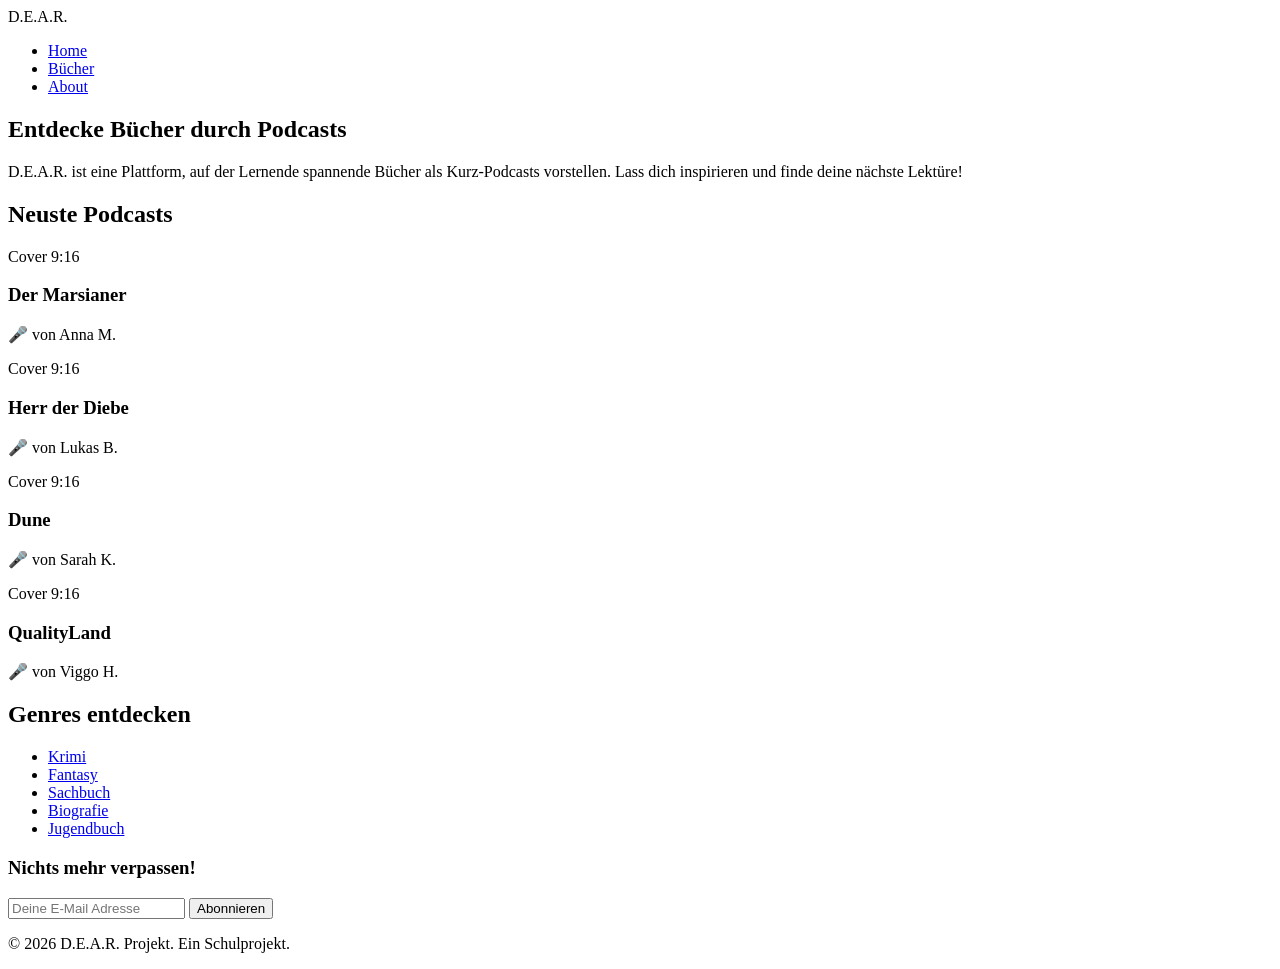
==== index.html @ 2a388a7d "Erster Commit: Startseite und Bücherübersicht" ====
<!DOCTYPE html>
<html lang="de">
<head>
    <meta charset="UTF-8">
    <meta name="viewport" content="width=device-width, initial-scale=1.0">
    <title>D.E.A.R. - Drop Everything And Read</title>
    
    <link rel="preconnect" href="https://fonts.googleapis.com">
    <link rel="preconnect" href="https://fonts.gstatic.com" crossorigin>
    <link href="https://fonts.googleapis.com/css2?family=Inter:wght@400;500&family=Poppins:wght@600;700&display=swap" rel="stylesheet">
    
    <link rel="stylesheet" href="css/style.css">
</head>
<body>

    <header class="site-header">
        <div class="logo">D.E.A.R.</div>
        <nav class="main-nav">
            <ul>
                <li><a href="index.html" class="active">Home</a></li>
                <li><a href="buecher.html">Bücher</a></li>
                <li><a href="about.html">About</a></li>
            </ul>
        </nav>
    </header>

    <main>
        <section class="hero">
            <h1>Entdecke Bücher durch Podcasts</h1>
            <p>D.E.A.R. ist eine Plattform, auf der Lernende spannende Bücher als Kurz-Podcasts vorstellen. Lass dich inspirieren und finde deine nächste Lektüre!</p>
        </section>

        <section class="latest-podcasts">
            <h2>Neuste Podcasts</h2>
            <div class="podcast-grid">
                <article class="podcast-card">
                    <div class="cover-placeholder">Cover 9:16</div>
                    <h3>Der Marsianer</h3>
                    <p class="author">🎤 von Anna M.</p>
                </article>
                <article class="podcast-card">
                    <div class="cover-placeholder">Cover 9:16</div>
                    <h3>Herr der Diebe</h3>
                    <p class="author">🎤 von Lukas B.</p>
                </article>
                <article class="podcast-card">
                    <div class="cover-placeholder">Cover 9:16</div>
                    <h3>Dune</h3>
                    <p class="author">🎤 von Sarah K.</p>
                </article>
                <article class="podcast-card">
                    <div class="cover-placeholder">Cover 9:16</div>
                    <h3>QualityLand</h3>
                    <p class="author">🎤 von Viggo H.</p>
                </article>
            </div>
        </section>

        <section class="categories">
            <h2>Genres entdecken</h2>
            <ul class="category-list">
                <li><a href="buecher.html" class="category-pill">Krimi</a></li>
                <li><a href="buecher.html" class="category-pill">Fantasy</a></li>
                <li><a href="buecher.html" class="category-pill">Sachbuch</a></li>
                <li><a href="buecher.html" class="category-pill">Biografie</a></li>
                <li><a href="buecher.html" class="category-pill">Jugendbuch</a></li>
            </ul>
        </section>
    </main>

    <footer class="site-footer">
        <div class="newsletter">
            <h3>Nichts mehr verpassen!</h3>
            <form action="#" class="newsletter-form">
                <input type="email" placeholder="Deine E-Mail Adresse" required>
                <button type="submit" class="btn-primary">Abonnieren</button>
            </form>
        </div>
        <div class="copyright">
            <p>&copy; 2026 D.E.A.R. Projekt. Ein Schulprojekt.</p>
        </div>
    </footer>

</body>
</html>
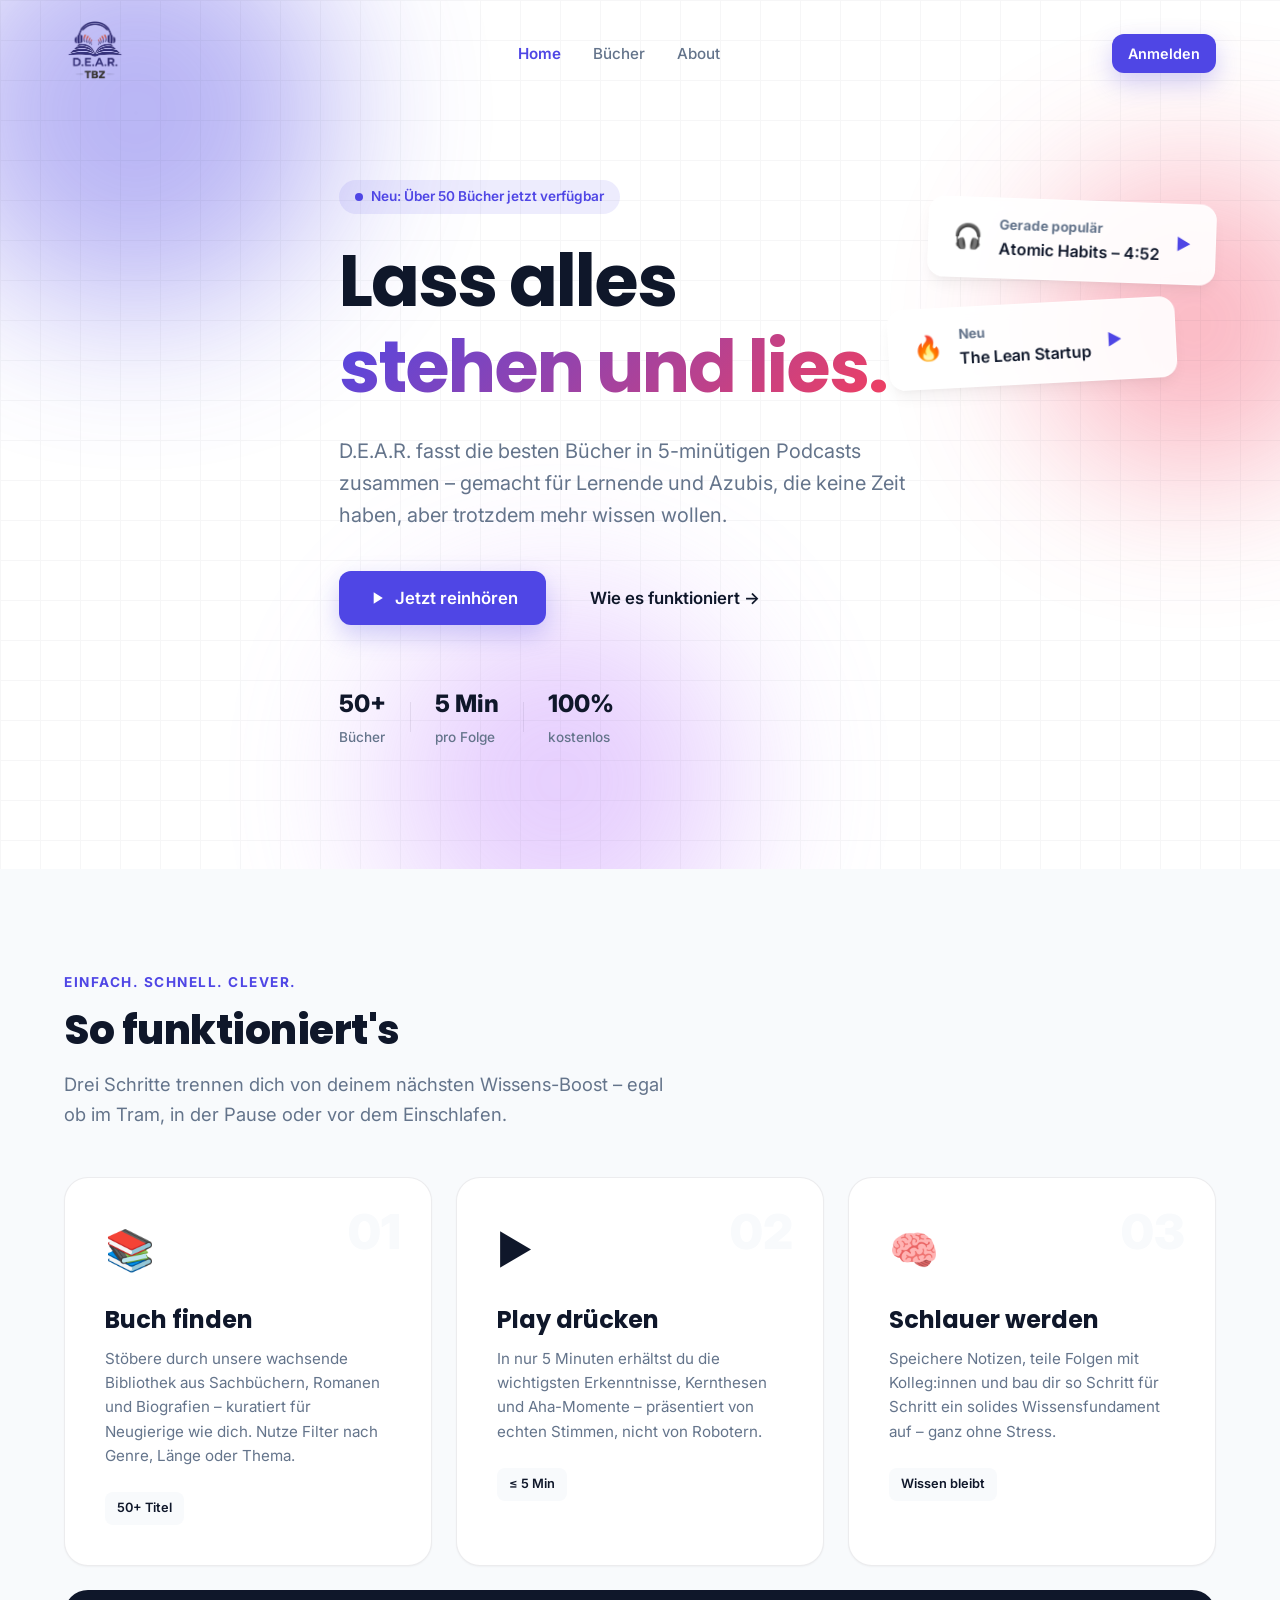
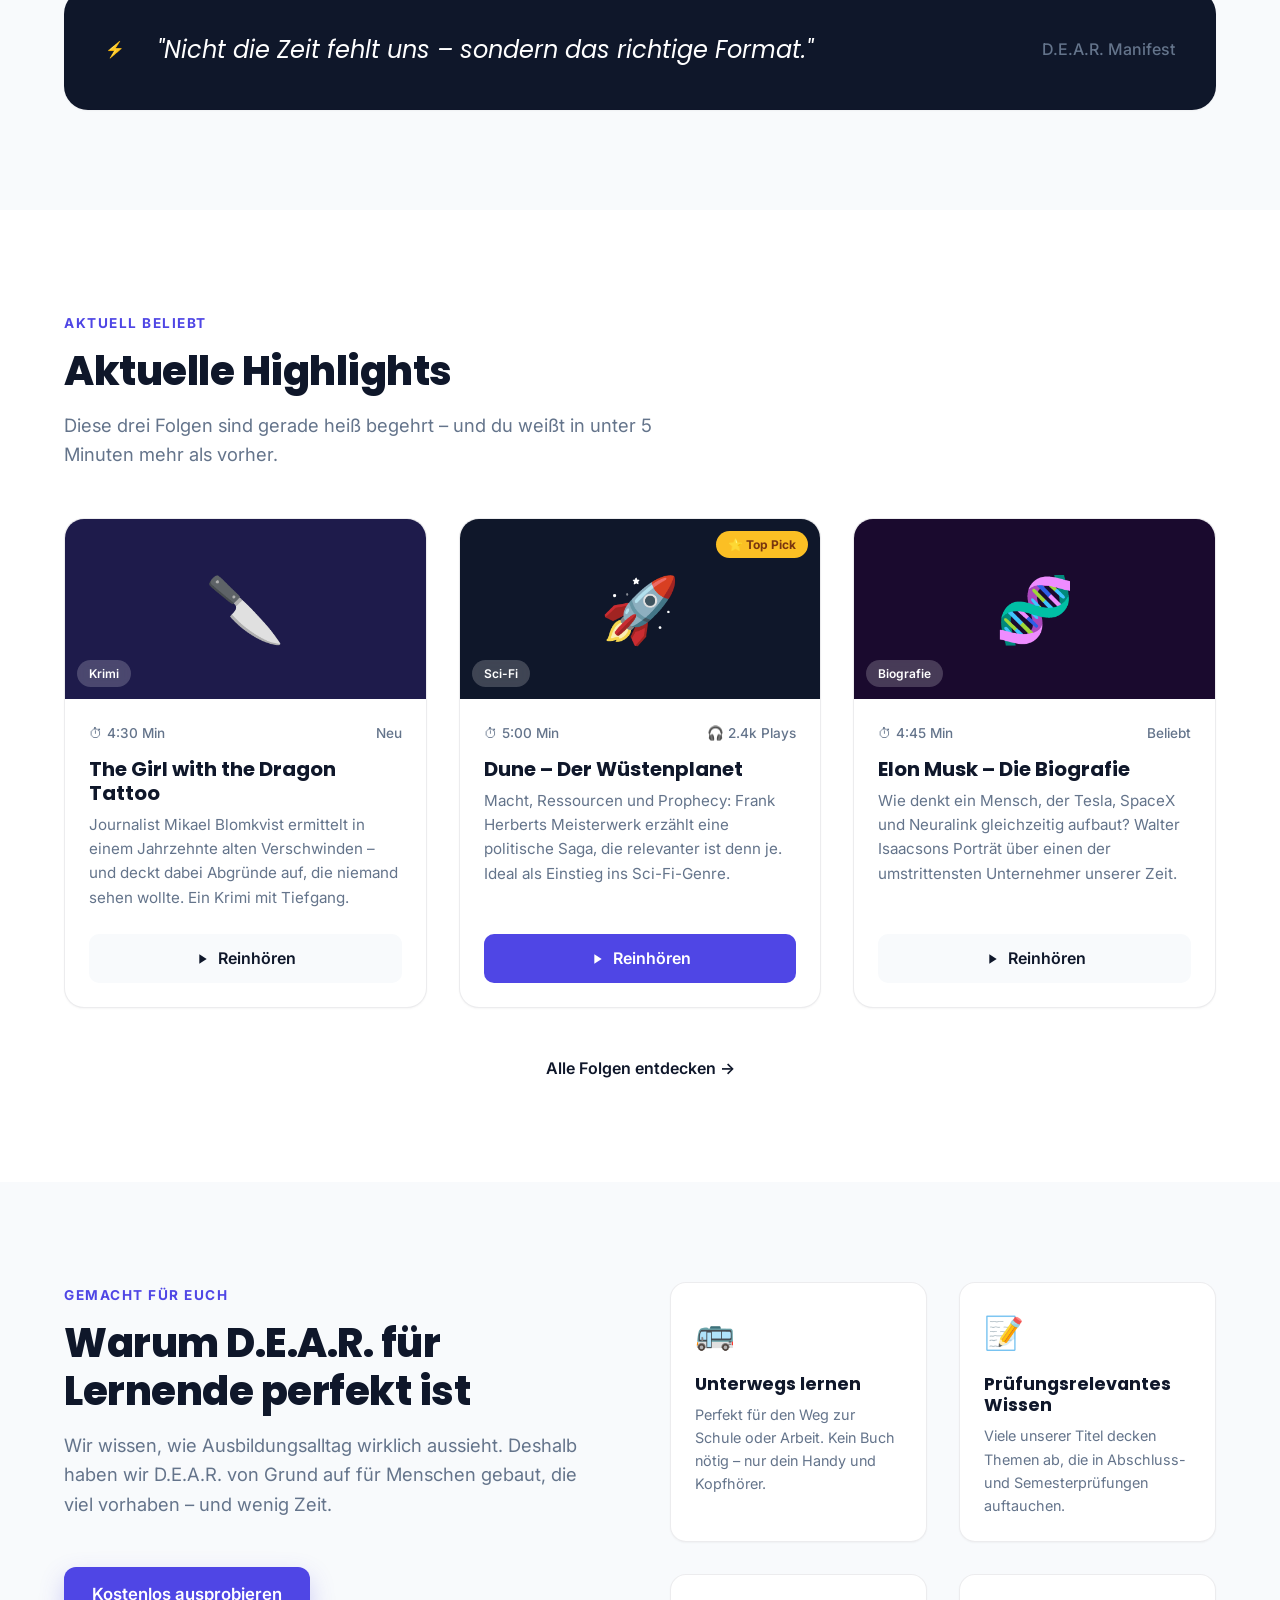
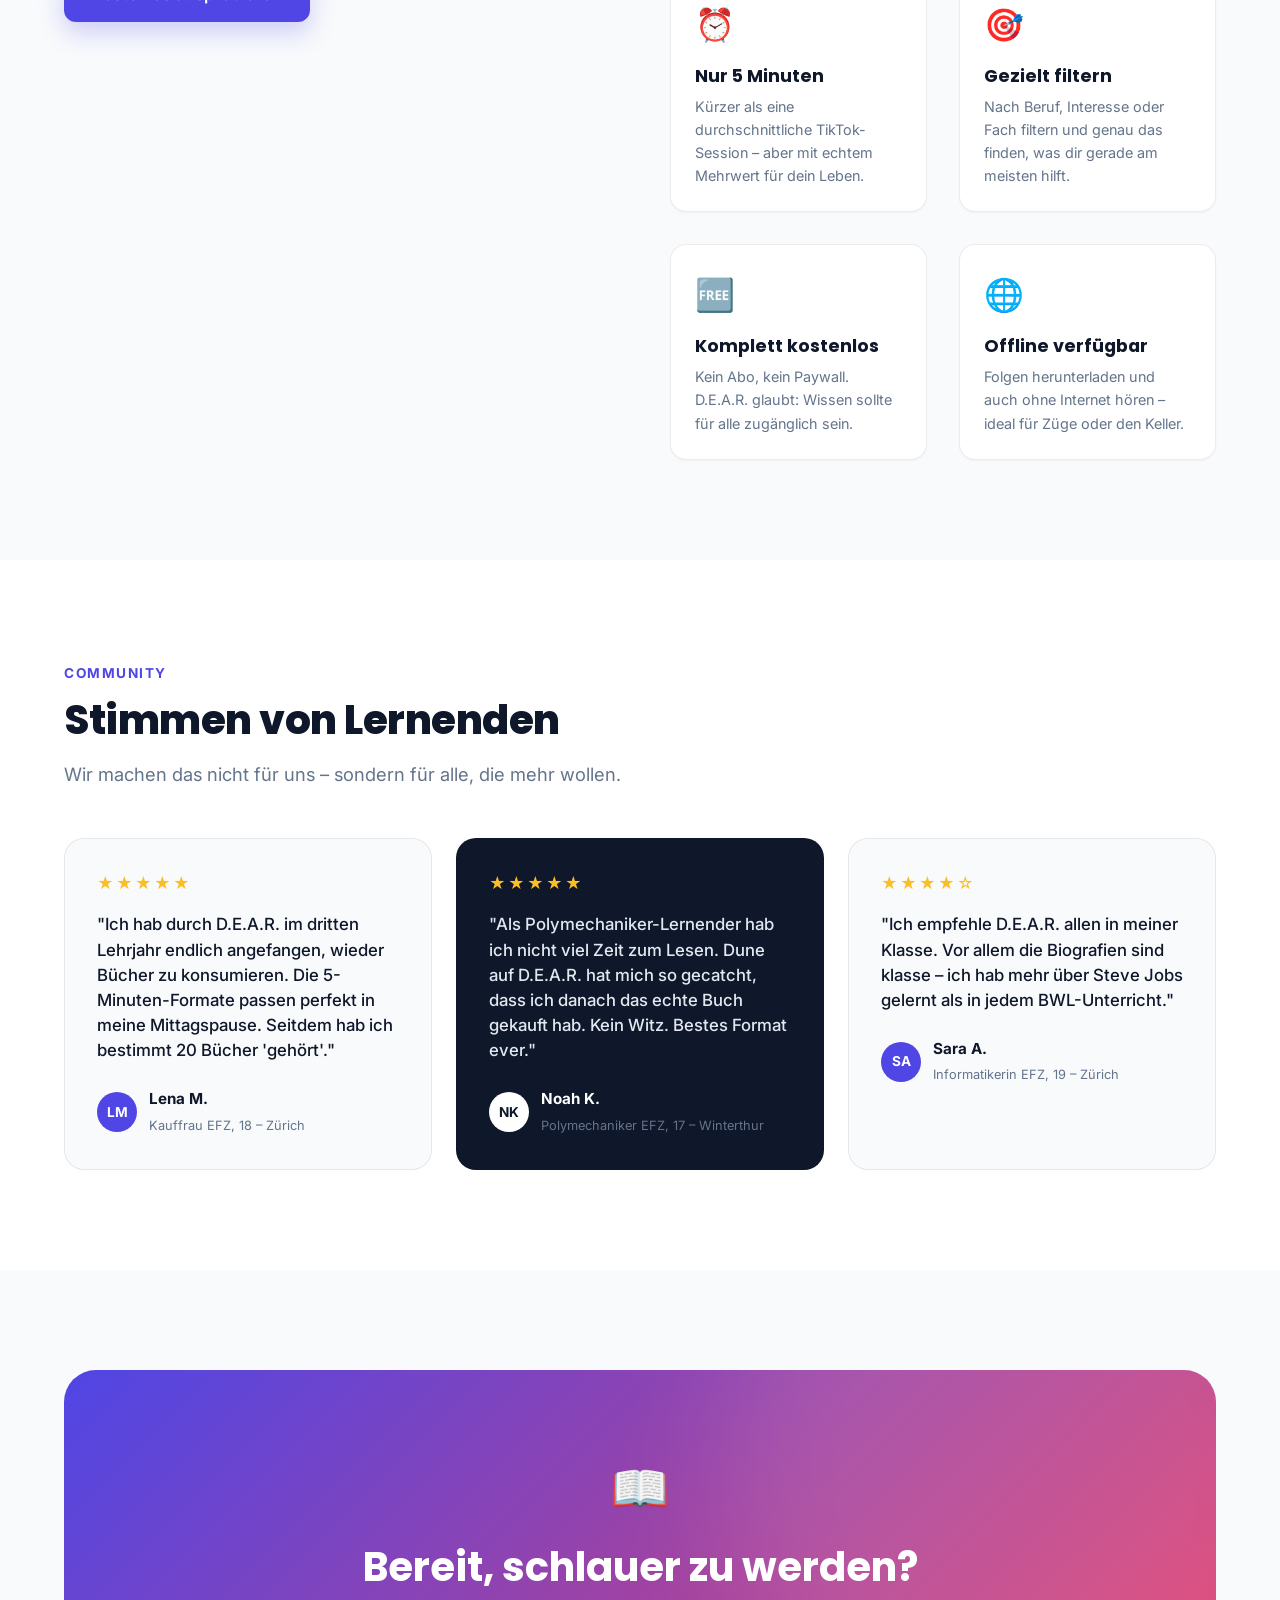
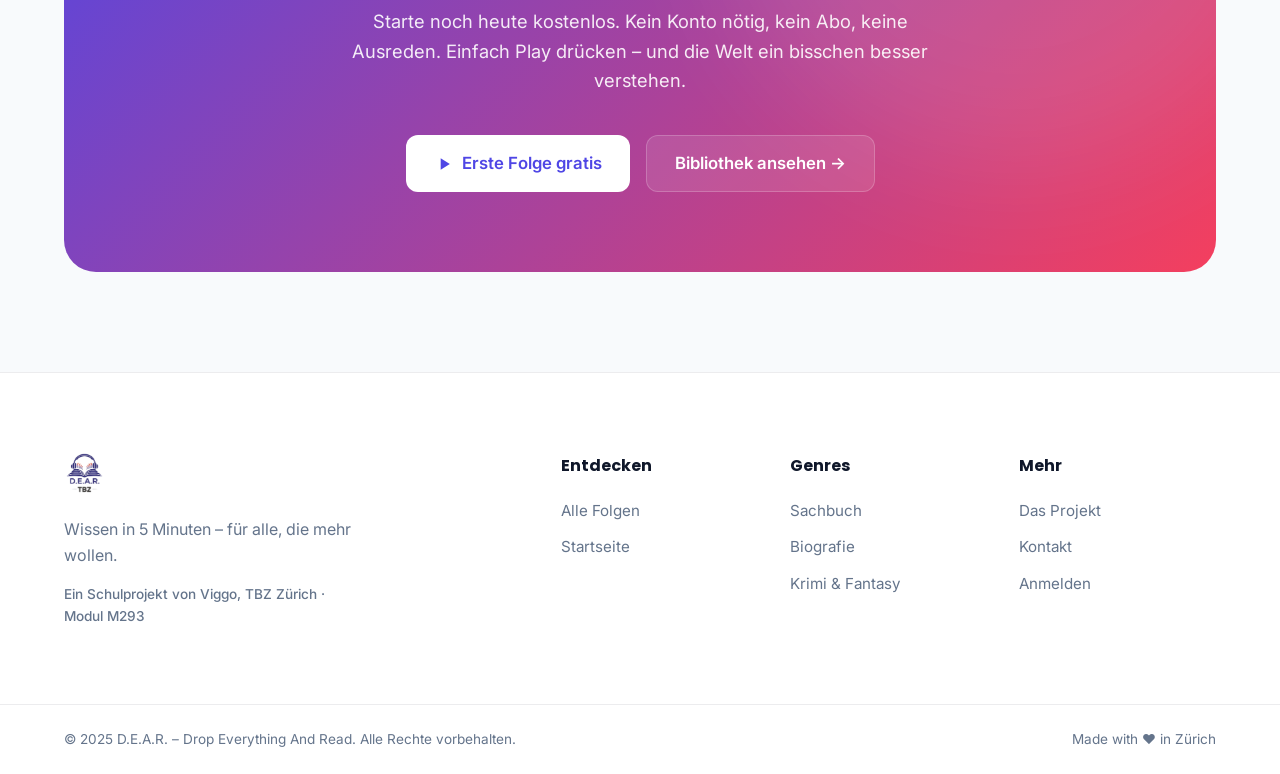
==== commit a8d28df2: "bugfixes" ====
--- a/index.html
+++ b/index.html
@@ -1,85 +1,433 @@
 <!DOCTYPE html>
 <html lang="de">
 <head>
-    <meta charset="UTF-8">
-    <meta name="viewport" content="width=device-width, initial-scale=1.0">
-    <title>D.E.A.R. - Drop Everything And Read</title>
-    
-    <link rel="preconnect" href="https://fonts.googleapis.com">
-    <link rel="preconnect" href="https://fonts.gstatic.com" crossorigin>
-    <link href="https://fonts.googleapis.com/css2?family=Inter:wght@400;500&family=Poppins:wght@600;700&display=swap" rel="stylesheet">
-    
-    <link rel="stylesheet" href="css/style.css">
+  <meta charset="UTF-8" />
+  <meta name="viewport" content="width=device-width, initial-scale=1.0" />
+  <title>D.E.A.R. – Drop Everything And Read</title>
+  <link rel="preconnect" href="https://fonts.googleapis.com" />
+  <link rel="preconnect" href="https://fonts.gstatic.com" crossorigin />
+  <link href="https://fonts.googleapis.com/css2?family=Poppins:wght@400;600;700;800;900&family=Inter:wght@300;400;500;600&display=swap" rel="stylesheet" />
+  <link rel="icon" type="image/png" href="d.e.a.r_logo.png" />
+  <link rel="stylesheet" href="style.css" />
 </head>
 <body>
 
-    <header class="site-header">
-        <div class="logo">D.E.A.R.</div>
-        <nav class="main-nav">
-            <ul>
-                <li><a href="index.html" class="active">Home</a></li>
-                <li><a href="buecher.html">Bücher</a></li>
-                <li><a href="about.html">About</a></li>
-            </ul>
-        </nav>
-    </header>
-
-    <main>
-        <section class="hero">
-            <h1>Entdecke Bücher durch Podcasts</h1>
-            <p>D.E.A.R. ist eine Plattform, auf der Lernende spannende Bücher als Kurz-Podcasts vorstellen. Lass dich inspirieren und finde deine nächste Lektüre!</p>
-        </section>
-
-        <section class="latest-podcasts">
-            <h2>Neuste Podcasts</h2>
-            <div class="podcast-grid">
-                <article class="podcast-card">
-                    <div class="cover-placeholder">Cover 9:16</div>
-                    <h3>Der Marsianer</h3>
-                    <p class="author">🎤 von Anna M.</p>
-                </article>
-                <article class="podcast-card">
-                    <div class="cover-placeholder">Cover 9:16</div>
-                    <h3>Herr der Diebe</h3>
-                    <p class="author">🎤 von Lukas B.</p>
-                </article>
-                <article class="podcast-card">
-                    <div class="cover-placeholder">Cover 9:16</div>
-                    <h3>Dune</h3>
-                    <p class="author">🎤 von Sarah K.</p>
-                </article>
-                <article class="podcast-card">
-                    <div class="cover-placeholder">Cover 9:16</div>
-                    <h3>QualityLand</h3>
-                    <p class="author">🎤 von Viggo H.</p>
-                </article>
-            </div>
-        </section>
-
-        <section class="categories">
-            <h2>Genres entdecken</h2>
-            <ul class="category-list">
-                <li><a href="buecher.html" class="category-pill">Krimi</a></li>
-                <li><a href="buecher.html" class="category-pill">Fantasy</a></li>
-                <li><a href="buecher.html" class="category-pill">Sachbuch</a></li>
-                <li><a href="buecher.html" class="category-pill">Biografie</a></li>
-                <li><a href="buecher.html" class="category-pill">Jugendbuch</a></li>
-            </ul>
-        </section>
-    </main>
-
-    <footer class="site-footer">
-        <div class="newsletter">
-            <h3>Nichts mehr verpassen!</h3>
-            <form action="#" class="newsletter-form">
-                <input type="email" placeholder="Deine E-Mail Adresse" required>
-                <button type="submit" class="btn-primary">Abonnieren</button>
-            </form>
-        </div>
-        <div class="copyright">
-            <p>&copy; 2026 D.E.A.R. Projekt. Ein Schulprojekt.</p>
-        </div>
-    </footer>
-
+  <!-- ===== STICKY HEADER ===== -->
+  <header class="site-header" id="site-header">
+    <div class="header-inner container">
+      <a href="index.html" class="logo-link">
+        <img src="d.e.a.r_logo.png" alt="D.E.A.R. Logo" class="logo-img" />
+      </a>
+      <nav class="main-nav" aria-label="Hauptnavigation">
+        <a href="index.html" class="nav-active">Home</a>
+        <a href="buecher.html">Bücher</a>
+        <a href="about.html">About</a>
+      </nav>
+      <a href="login/signup/login.html" class="btn btn-primary btn-sm">Anmelden</a>
+    </div>
+  </header>
+
+  <main>
+
+    <!-- ===== HERO SECTION ===== -->
+    <section class="hero" id="hero">
+      <!-- Animated background blobs -->
+      <div class="blob blob-1" aria-hidden="true"></div>
+      <div class="blob blob-2" aria-hidden="true"></div>
+      <div class="blob blob-3" aria-hidden="true"></div>
+      <div class="hero-grid-overlay" aria-hidden="true"></div>
+
+      <div class="container hero-content">
+        <div class="hero-badge fade-up">
+          <span class="badge-dot"></span>
+          Neu: Über 50 Bücher jetzt verfügbar
+        </div>
+        <h1 class="hero-headline fade-up delay-1">
+          Lass alles<br />
+          <span class="gradient-text">stehen und lies.</span>
+        </h1>
+        <p class="hero-sub fade-up delay-2">
+          D.E.A.R. fasst die besten Bücher in 5-minütigen Podcasts zusammen –
+          gemacht für Lernende und Azubis, die keine Zeit haben, aber trotzdem
+          mehr wissen wollen.
+        </p>
+        <div class="hero-actions fade-up delay-3">
+          <a href="#featured" class="btn btn-primary btn-lg">
+            <svg width="20" height="20" viewBox="0 0 24 24" fill="currentColor" aria-hidden="true"><path d="M8 5v14l11-7z"/></svg>
+            Jetzt reinhören
+          </a>
+          <a href="#how-it-works" class="btn btn-ghost btn-lg">Wie es funktioniert →</a>
+        </div>
+        <div class="hero-stats fade-up delay-4">
+          <div class="stat">
+            <span class="stat-num">50+</span>
+            <span class="stat-label">Bücher</span>
+          </div>
+          <div class="stat-divider" aria-hidden="true"></div>
+          <div class="stat">
+            <span class="stat-num">5 Min</span>
+            <span class="stat-label">pro Folge</span>
+          </div>
+          <div class="stat-divider" aria-hidden="true"></div>
+          <div class="stat">
+            <span class="stat-num">100%</span>
+            <span class="stat-label">kostenlos</span>
+          </div>
+        </div>
+      </div>
+
+      <!-- Floating podcast card decoration -->
+      <div class="hero-card-float fade-up delay-3" aria-hidden="true">
+        <div class="float-card">
+          <div class="float-card-icon">🎧</div>
+          <div class="float-card-text">
+            <strong>Gerade populär</strong>
+            <span>Atomic Habits – 4:52</span>
+          </div>
+          <div class="float-card-play">▶</div>
+        </div>
+        <div class="float-card float-card-2">
+          <div class="float-card-icon">🔥</div>
+          <div class="float-card-text">
+            <strong>Neu</strong>
+            <span>The Lean Startup</span>
+          </div>
+          <div class="float-card-play">▶</div>
+        </div>
+      </div>
+    </section>
+
+    <!-- ===== HOW IT WORKS ===== -->
+    <section class="how-it-works section-padding" id="how-it-works">
+      <div class="container">
+        <div class="section-label fade-up">Einfach. Schnell. Clever.</div>
+        <h2 class="section-title fade-up delay-1">So funktioniert's</h2>
+        <p class="section-sub fade-up delay-2">
+          Drei Schritte trennen dich von deinem nächsten Wissens-Boost – egal ob im Tram, in der Pause oder vor dem Einschlafen.
+        </p>
+
+        <div class="bento-grid fade-up delay-2">
+          <!-- Step 1 -->
+          <div class="bento-card bento-main">
+            <div class="step-number">01</div>
+            <div class="bento-icon">📚</div>
+            <h3>Buch finden</h3>
+            <p>Stöbere durch unsere wachsende Bibliothek aus Sachbüchern, Romanen und Biografien – kuratiert für Neugierige wie dich. Nutze Filter nach Genre, Länge oder Thema.</p>
+            <div class="bento-tag">50+ Titel</div>
+          </div>
+
+          <!-- Step 2 -->
+          <div class="bento-card bento-secondary">
+            <div class="step-number">02</div>
+            <div class="bento-icon">▶️</div>
+            <h3>Play drücken</h3>
+            <p>In nur 5 Minuten erhältst du die wichtigsten Erkenntnisse, Kernthesen und Aha-Momente – präsentiert von echten Stimmen, nicht von Robotern.</p>
+            <div class="bento-tag">≤ 5 Min</div>
+          </div>
+
+          <!-- Step 3 -->
+          <div class="bento-card bento-accent">
+            <div class="step-number">03</div>
+            <div class="bento-icon">🧠</div>
+            <h3>Schlauer werden</h3>
+            <p>Speichere Notizen, teile Folgen mit Kolleg:innen und bau dir so Schritt für Schritt ein solides Wissensfundament auf – ganz ohne Stress.</p>
+            <div class="bento-tag">Wissen bleibt</div>
+          </div>
+
+          <!-- Wide card -->
+          <div class="bento-card bento-wide">
+            <div class="bento-icon-sm">⚡</div>
+            <p class="bento-quote">"Nicht die Zeit fehlt uns – sondern das richtige Format."</p>
+            <span class="bento-author">D.E.A.R. Manifest</span>
+          </div>
+        </div>
+      </div>
+    </section>
+
+    <!-- ===== FEATURED EPISODES ===== -->
+    <section class="featured section-padding" id="featured">
+      <div class="container">
+        <div class="section-label fade-up">Aktuell beliebt</div>
+        <h2 class="section-title fade-up delay-1">Aktuelle Highlights</h2>
+        <p class="section-sub fade-up delay-2">
+          Diese drei Folgen sind gerade heiß begehrt – und du weißt in unter 5 Minuten mehr als vorher.
+        </p>
+
+        <div class="episode-grid">
+          <!-- Krimi Card -->
+          <article class="episode-card fade-up delay-1">
+            <div class="episode-cover" style="--cover-color: #1e1b4b;">
+              <span class="episode-emoji">🔪</span>
+              <div class="episode-genre-tag">Krimi</div>
+            </div>
+            <div class="episode-body">
+              <div class="episode-meta">
+                <span class="episode-dur">⏱ 4:30 Min</span>
+                <span class="episode-new">Neu</span>
+              </div>
+              <h3 class="episode-title">The Girl with the Dragon Tattoo</h3>
+              <p class="episode-desc">Journalist Mikael Blomkvist ermittelt in einem Jahrzehnte alten Verschwinden – und deckt dabei Abgründe auf, die niemand sehen wollte. Ein Krimi mit Tiefgang.</p>
+              <a href="detail.html" class="btn btn-episode">
+                <svg width="16" height="16" viewBox="0 0 24 24" fill="currentColor"><path d="M8 5v14l11-7z"/></svg>
+                Reinhören
+              </a>
+            </div>
+          </article>
+
+          <!-- Sci-Fi Card -->
+          <article class="episode-card episode-card-featured fade-up delay-2">
+            <div class="episode-cover" style="--cover-color: #0f172a;">
+              <span class="episode-emoji">🚀</span>
+              <div class="episode-genre-tag">Sci-Fi</div>
+              <div class="episode-featured-badge">⭐ Top Pick</div>
+            </div>
+            <div class="episode-body">
+              <div class="episode-meta">
+                <span class="episode-dur">⏱ 5:00 Min</span>
+                <span class="episode-plays">🎧 2.4k Plays</span>
+              </div>
+              <h3 class="episode-title">Dune – Der Wüstenplanet</h3>
+              <p class="episode-desc">Macht, Ressourcen und Prophecy: Frank Herberts Meisterwerk erzählt eine politische Saga, die relevanter ist denn je. Ideal als Einstieg ins Sci-Fi-Genre.</p>
+              <a href="detail.html" class="btn btn-episode btn-episode-primary">
+                <svg width="16" height="16" viewBox="0 0 24 24" fill="currentColor"><path d="M8 5v14l11-7z"/></svg>
+                Reinhören
+              </a>
+            </div>
+          </article>
+
+          <!-- Biografie Card -->
+          <article class="episode-card fade-up delay-3">
+            <div class="episode-cover" style="--cover-color: #1a0a2e;">
+              <span class="episode-emoji">🧬</span>
+              <div class="episode-genre-tag">Biografie</div>
+            </div>
+            <div class="episode-body">
+              <div class="episode-meta">
+                <span class="episode-dur">⏱ 4:45 Min</span>
+                <span class="episode-new">Beliebt</span>
+              </div>
+              <h3 class="episode-title">Elon Musk – Die Biografie</h3>
+              <p class="episode-desc">Wie denkt ein Mensch, der Tesla, SpaceX und Neuralink gleichzeitig aufbaut? Walter Isaacsons Porträt über einen der umstrittensten Unternehmer unserer Zeit.</p>
+              <a href="detail.html" class="btn btn-episode">
+                <svg width="16" height="16" viewBox="0 0 24 24" fill="currentColor"><path d="M8 5v14l11-7z"/></svg>
+                Reinhören
+              </a>
+            </div>
+          </article>
+        </div>
+
+        <div class="featured-cta fade-up">
+          <a href="buecher.html" class="btn btn-ghost">Alle Folgen entdecken →</a>
+        </div>
+      </div>
+    </section>
+
+    <!-- ===== BENEFITS ===== -->
+    <section class="benefits section-padding" id="benefits">
+      <div class="container">
+        <div class="benefits-inner">
+          <div class="benefits-text fade-up">
+            <div class="section-label">Gemacht für euch</div>
+            <h2 class="section-title">Warum D.E.A.R. für Lernende perfekt ist</h2>
+            <p class="section-sub">
+              Wir wissen, wie Ausbildungsalltag wirklich aussieht. Deshalb haben wir D.E.A.R. von Grund auf für Menschen gebaut, die viel vorhaben – und wenig Zeit.
+            </p>
+            <a href="#cta" class="btn btn-primary btn-lg">Kostenlos ausprobieren</a>
+          </div>
+
+          <div class="benefits-grid fade-up delay-2">
+            <div class="benefit-item">
+              <div class="benefit-icon">🚌</div>
+              <div>
+                <h4>Unterwegs lernen</h4>
+                <p>Perfekt für den Weg zur Schule oder Arbeit. Kein Buch nötig – nur dein Handy und Kopfhörer.</p>
+              </div>
+            </div>
+            <div class="benefit-item">
+              <div class="benefit-icon">📝</div>
+              <div>
+                <h4>Prüfungsrelevantes Wissen</h4>
+                <p>Viele unserer Titel decken Themen ab, die in Abschluss- und Semesterprüfungen auftauchen.</p>
+              </div>
+            </div>
+            <div class="benefit-item">
+              <div class="benefit-icon">⏰</div>
+              <div>
+                <h4>Nur 5 Minuten</h4>
+                <p>Kürzer als eine durchschnittliche TikTok-Session – aber mit echtem Mehrwert für dein Leben.</p>
+              </div>
+            </div>
+            <div class="benefit-item">
+              <div class="benefit-icon">🎯</div>
+              <div>
+                <h4>Gezielt filtern</h4>
+                <p>Nach Beruf, Interesse oder Fach filtern und genau das finden, was dir gerade am meisten hilft.</p>
+              </div>
+            </div>
+            <div class="benefit-item">
+              <div class="benefit-icon">🆓</div>
+              <div>
+                <h4>Komplett kostenlos</h4>
+                <p>Kein Abo, kein Paywall. D.E.A.R. glaubt: Wissen sollte für alle zugänglich sein.</p>
+              </div>
+            </div>
+            <div class="benefit-item">
+              <div class="benefit-icon">🌐</div>
+              <div>
+                <h4>Offline verfügbar</h4>
+                <p>Folgen herunterladen und auch ohne Internet hören – ideal für Züge oder den Keller.</p>
+              </div>
+            </div>
+          </div>
+        </div>
+      </div>
+    </section>
+
+    <!-- ===== TESTIMONIALS ===== -->
+    <section class="testimonials section-padding" id="testimonials">
+      <div class="container">
+        <div class="section-label fade-up">Community</div>
+        <h2 class="section-title fade-up delay-1">Stimmen von Lernenden</h2>
+        <p class="section-sub fade-up delay-2">Wir machen das nicht für uns – sondern für alle, die mehr wollen.</p>
+
+        <div class="testimonials-grid">
+          <div class="testimonial-card fade-up delay-1">
+            <div class="stars" aria-label="5 von 5 Sternen">★★★★★</div>
+            <blockquote>
+              "Ich hab durch D.E.A.R. im dritten Lehrjahr endlich angefangen, wieder Bücher zu konsumieren. Die 5-Minuten-Formate passen perfekt in meine Mittagspause. Seitdem hab ich bestimmt 20 Bücher 'gehört'."
+            </blockquote>
+            <div class="testimonial-author">
+              <div class="author-avatar">LM</div>
+              <div>
+                <strong>Lena M.</strong>
+                <span>Kauffrau EFZ, 18 – Zürich</span>
+              </div>
+            </div>
+          </div>
+
+          <div class="testimonial-card testimonial-card-featured fade-up delay-2">
+            <div class="stars" aria-label="5 von 5 Sternen">★★★★★</div>
+            <blockquote>
+              "Als Polymechaniker-Lernender hab ich nicht viel Zeit zum Lesen. Dune auf D.E.A.R. hat mich so gecatcht, dass ich danach das echte Buch gekauft hab. Kein Witz. Bestes Format ever."
+            </blockquote>
+            <div class="testimonial-author">
+              <div class="author-avatar">NK</div>
+              <div>
+                <strong>Noah K.</strong>
+                <span>Polymechaniker EFZ, 17 – Winterthur</span>
+              </div>
+            </div>
+          </div>
+
+          <div class="testimonial-card fade-up delay-3">
+            <div class="stars" aria-label="4 von 5 Sternen">★★★★☆</div>
+            <blockquote>
+              "Ich empfehle D.E.A.R. allen in meiner Klasse. Vor allem die Biografien sind klasse – ich hab mehr über Steve Jobs gelernt als in jedem BWL-Unterricht."
+            </blockquote>
+            <div class="testimonial-author">
+              <div class="author-avatar">SA</div>
+              <div>
+                <strong>Sara A.</strong>
+                <span>Informatikerin EFZ, 19 – Zürich</span>
+              </div>
+            </div>
+          </div>
+        </div>
+      </div>
+    </section>
+
+    <!-- ===== BOTTOM CTA ===== -->
+    <section class="bottom-cta section-padding" id="cta">
+      <div class="container">
+        <div class="cta-box fade-up">
+          <div class="cta-blob" aria-hidden="true"></div>
+          <div class="cta-content">
+            <div class="cta-emoji">📖</div>
+            <h2>Bereit, schlauer zu werden?</h2>
+            <p>
+              Starte noch heute kostenlos. Kein Konto nötig, kein Abo, keine Ausreden.
+              Einfach Play drücken – und die Welt ein bisschen besser verstehen.
+            </p>
+            <div class="cta-actions">
+              <a href="detail.html" class="btn btn-white btn-lg">
+                <svg width="20" height="20" viewBox="0 0 24 24" fill="currentColor"><path d="M8 5v14l11-7z"/></svg>
+                Erste Folge gratis
+              </a>
+              <a href="#featured" class="btn btn-ghost-white btn-lg">Bibliothek ansehen →</a>
+            </div>
+          </div>
+        </div>
+      </div>
+    </section>
+
+  </main>
+
+  <!-- ===== FOOTER ===== -->
+  <footer class="site-footer">
+    <div class="container footer-inner">
+      <div class="footer-brand">
+        <img src="d.e.a.r_logo.png" alt="D.E.A.R. Logo" class="logo-img logo-img-sm" />
+        <p>Wissen in 5 Minuten – für alle, die mehr wollen.</p>
+        <p class="footer-small">Ein Schulprojekt von Viggo, TBZ Zürich · Modul M293</p>
+      </div>
+      <nav class="footer-nav" aria-label="Footer-Navigation">
+        <div class="footer-col">
+          <strong>Entdecken</strong>
+          <a href="buecher.html">Alle Folgen</a>
+          <a href="index.html">Startseite</a>
+        </div>
+        <div class="footer-col">
+          <strong>Genres</strong>
+          <a href="buecher.html">Sachbuch</a>
+          <a href="buecher.html">Biografie</a>
+          <a href="buecher.html">Krimi &amp; Fantasy</a>
+        </div>
+        <div class="footer-col">
+          <strong>Mehr</strong>
+          <a href="about.html">Das Projekt</a>
+          <a href="about.html">Kontakt</a>
+          <a href="login/signup/login.html">Anmelden</a>
+        </div>
+      </nav>
+    </div>
+    <div class="footer-bottom">
+      <div class="container">
+        <span>© 2025 D.E.A.R. – Drop Everything And Read. Alle Rechte vorbehalten.</span>
+        <span>Made with ❤️ in Zürich</span>
+      </div>
+    </div>
+  </footer>
+
+  <!-- Toast Container -->
+  <div id="toast-container" class="toast-container"></div>
+
+  <script>
+    // Scroll-triggered fade-up animations
+    const observer = new IntersectionObserver((entries) => {
+      entries.forEach(entry => {
+        if (entry.isIntersecting) {
+          entry.target.classList.add('visible');
+        }
+      });
+    }, { threshold: 0.12, rootMargin: '0px 0px -40px 0px' });
+
+    document.querySelectorAll('.fade-up').forEach(el => observer.observe(el));
+
+    // Glassmorphism header on scroll
+    const header = document.getElementById('site-header');
+    window.addEventListener('scroll', () => {
+      header.classList.toggle('scrolled', window.scrollY > 30);
+    });
+
+    // Auth-aware header button
+    (function() {
+      const user = JSON.parse(localStorage.getItem('dearCurrentUser') || 'null');
+      const authBtn = document.querySelector('.header-inner .btn-primary');
+      if (user && authBtn) {
+        authBtn.textContent = 'Dashboard';
+        authBtn.href = 'dashboard.html';
+      }
+    })();
+  </script>
 </body>
 </html>
--- a/style.css
+++ b/style.css
@@ -0,0 +1,733 @@
+/* ==========================================================================
+   1. VARIABLEN & RESET
+   ========================================================================== */
+:root {
+  --primary: #4f46e5;
+  --secondary: #f43f5e;
+  --bg-light: #f8fafc;
+  --bg-white: #ffffff;
+  --text-dark: #0f172a;
+  --text-muted: #64748b;
+  --border-light: rgba(15, 23, 42, 0.08);
+  --font-heading: 'Poppins', sans-serif;
+  --font-body: 'Inter', sans-serif;
+  
+  /* Modern Shadows */
+  --shadow-sm: 0 1px 2px rgba(0,0,0,0.04);
+  --shadow-md: 0 4px 6px -1px rgba(0,0,0,0.05), 0 2px 4px -1px rgba(0,0,0,0.03);
+  --shadow-lg: 0 10px 15px -3px rgba(0,0,0,0.05), 0 4px 6px -2px rgba(0,0,0,0.03);
+  --shadow-glow: 0 10px 25px rgba(79, 70, 229, 0.25);
+}
+
+* { margin: 0; padding: 0; box-sizing: border-box; }
+
+html { scroll-behavior: smooth; }
+
+body {
+  font-family: var(--font-body);
+  background-color: var(--bg-light);
+  color: var(--text-dark);
+  line-height: 1.6;
+  overflow-x: hidden;
+}
+
+.container {
+  max-width: 1200px;
+  margin: 0 auto;
+  padding: 0 24px;
+}
+
+/* ==========================================================================
+   2. TYPOGRAFIE & BUTTONS
+   ========================================================================== */
+h1, h2, h3, h4 { font-family: var(--font-heading); color: var(--text-dark); line-height: 1.2; }
+.gradient-text {
+  background: linear-gradient(135deg, var(--primary), var(--secondary));
+  -webkit-background-clip: text;
+  -webkit-text-fill-color: transparent;
+}
+
+.section-label {
+  display: inline-block;
+  font-size: 0.85rem;
+  font-weight: 700;
+  text-transform: uppercase;
+  letter-spacing: 1.5px;
+  color: var(--primary);
+  margin-bottom: 12px;
+}
+.section-title { font-size: 2.5rem; margin-bottom: 16px; font-weight: 800; letter-spacing: -0.5px;}
+.section-sub { font-size: 1.15rem; color: var(--text-muted); max-width: 600px; margin-bottom: 48px; }
+.section-padding { padding: 100px 0; }
+
+.btn {
+  display: inline-flex; align-items: center; justify-content: center; gap: 8px;
+  border-radius: 12px; font-weight: 600; text-decoration: none;
+  transition: all 0.3s cubic-bezier(0.4, 0, 0.2, 1);
+  cursor: pointer; border: none; font-family: inherit;
+}
+.btn-sm { padding: 8px 16px; font-size: 0.9rem; }
+.btn-lg { padding: 14px 28px; font-size: 1.05rem; }
+.btn-primary { background: var(--primary); color: white; box-shadow: var(--shadow-glow); }
+.btn-primary:hover { transform: translateY(-2px); box-shadow: 0 15px 35px rgba(79, 70, 229, 0.35); }
+.btn-ghost { background: transparent; color: var(--text-dark); }
+.btn-ghost:hover { color: var(--primary); transform: translateX(4px); }
+.btn-white { background: white; color: var(--primary); }
+.btn-white:hover { transform: translateY(-2px); box-shadow: 0 10px 20px rgba(0,0,0,0.1); }
+.btn-ghost-white { background: rgba(255,255,255,0.1); color: white; border: 1px solid rgba(255,255,255,0.2); }
+.btn-ghost-white:hover { background: rgba(255,255,255,0.2); }
+
+/* ==========================================================================
+   3. HEADER (GLASSMORPHISM)
+   ========================================================================== */
+.site-header {
+  position: fixed; width: 100%; top: 0; z-index: 1000;
+  padding: 20px 0; transition: all 0.3s ease;
+}
+.site-header.scrolled {
+  padding: 12px 0; background: rgba(255, 255, 255, 0.8);
+  backdrop-filter: blur(16px); -webkit-backdrop-filter: blur(16px);
+  border-bottom: 1px solid rgba(255, 255, 255, 0.3);
+  box-shadow: var(--shadow-sm);
+}
+.header-inner { display: flex; justify-content: space-between; align-items: center; }
+.logo-img { height: 60px; width: auto; mix-blend-mode: multiply; }
+.logo-img-sm { height: 40px; }
+.main-nav { display: flex; gap: 32px; }
+.main-nav a {
+  text-decoration: none; color: var(--text-muted); font-weight: 500; font-size: 0.95rem;
+  transition: color 0.2s;
+}
+.main-nav a:hover { color: var(--primary); }
+
+/* ==========================================================================
+   4. HERO SECTION
+   ========================================================================== */
+.hero {
+  position: relative; padding: 180px 0 120px;
+  background-color: var(--bg-white); overflow: hidden;
+}
+.hero-grid-overlay {
+  position: absolute; inset: 0; z-index: 0; opacity: 0.03;
+  background-image: linear-gradient(var(--text-dark) 1px, transparent 1px), linear-gradient(90deg, var(--text-dark) 1px, transparent 1px);
+  background-size: 40px 40px;
+}
+.blob {
+  position: absolute; border-radius: 50%; filter: blur(80px); opacity: 0.4; z-index: 0;
+  animation: blobFloat 10s infinite alternate ease-in-out;
+}
+.blob-1 { top: -10%; left: -5%; width: 400px; height: 400px; background: var(--primary); }
+.blob-2 { top: 20%; right: -5%; width: 300px; height: 300px; background: var(--secondary); animation-delay: -5s; }
+.blob-3 { bottom: -10%; left: 30%; width: 350px; height: 350px; background: #c084fc; animation-delay: -2s; }
+
+@keyframes blobFloat {
+  0% { transform: translate(0,0) scale(1); }
+  100% { transform: translate(50px, 50px) scale(1.1); }
+}
+
+.hero-content { position: relative; z-index: 1; max-width: 650px; }
+.hero-badge {
+  display: inline-flex; align-items: center; gap: 8px;
+  background: rgba(79, 70, 229, 0.1); color: var(--primary);
+  padding: 6px 16px; border-radius: 50px; font-size: 0.85rem; font-weight: 600; margin-bottom: 24px;
+}
+.badge-dot { width: 8px; height: 8px; background: var(--primary); border-radius: 50%; }
+.hero-headline { font-size: 4.5rem; letter-spacing: -2px; margin-bottom: 24px; }
+.hero-sub { font-size: 1.25rem; color: var(--text-muted); margin-bottom: 40px; }
+.hero-actions { display: flex; gap: 16px; margin-bottom: 60px; }
+.hero-stats { display: flex; align-items: center; gap: 24px; }
+.stat-num { display: block; font-size: 1.5rem; font-weight: 800; color: var(--text-dark); }
+.stat-label { font-size: 0.85rem; color: var(--text-muted); font-weight: 500; }
+.stat-divider { width: 1px; height: 30px; background: var(--border-light); }
+
+.hero-card-float {
+  position: absolute; top: 200px; right: 5%; z-index: 1;
+  display: flex; flex-direction: column; gap: 20px; pointer-events: none;
+}
+.float-card {
+  background: rgba(255,255,255,0.9); backdrop-filter: blur(10px);
+  padding: 16px 24px; border-radius: 16px; box-shadow: var(--shadow-lg);
+  display: flex; align-items: center; gap: 16px; border: 1px solid rgba(255,255,255,0.5);
+  transform: rotate(2deg);
+}
+.float-card-2 { transform: rotate(-3deg) translateX(-40px); }
+.float-card-icon { font-size: 1.5rem; }
+.float-card-text strong { display: block; font-size: 0.85rem; color: var(--text-muted); }
+.float-card-text span { font-weight: 600; color: var(--text-dark); }
+.float-card-play { color: var(--primary); font-weight: bold; }
+
+/* ==========================================================================
+   5. BENTO GRID (HOW IT WORKS)
+   ========================================================================== */
+.bento-grid {
+  display: grid; grid-template-columns: repeat(3, 1fr); gap: 24px;
+}
+.bento-card {
+  background: var(--bg-white); border-radius: 24px; padding: 40px;
+  box-shadow: var(--shadow-sm); border: 1px solid var(--border-light);
+  position: relative; overflow: hidden; transition: transform 0.3s;
+}
+.bento-card:hover { transform: translateY(-5px); box-shadow: var(--shadow-md); }
+.step-number { position: absolute; top: 30px; right: 30px; font-size: 3rem; font-weight: 900; color: var(--bg-light); line-height: 1; }
+.bento-icon { font-size: 2.5rem; margin-bottom: 24px; }
+.bento-card h3 { font-size: 1.5rem; margin-bottom: 12px; }
+.bento-card p { color: var(--text-muted); font-size: 0.95rem; margin-bottom: 24px; }
+.bento-tag {
+  display: inline-block; padding: 6px 12px; border-radius: 8px; font-size: 0.8rem; font-weight: 600;
+  background: var(--bg-light); color: var(--text-dark);
+}
+.bento-wide {
+  grid-column: span 3; background: var(--text-dark); color: white; display: flex; align-items: center; gap: 32px;
+}
+.bento-wide .bento-quote { font-size: 1.5rem; font-family: var(--font-heading); font-style: italic; margin: 0; color: white; flex: 1; }
+.bento-wide .bento-author { color: var(--text-muted); font-weight: 500; }
+
+/* ==========================================================================
+   6. FEATURED EPISODES
+   ========================================================================== */
+.featured { background: var(--bg-white); }
+.episode-grid { display: grid; grid-template-columns: repeat(3, 1fr); gap: 32px; margin-bottom: 48px; }
+.episode-card {
+  background: var(--bg-white); border-radius: 20px; overflow: hidden;
+  border: 1px solid var(--border-light); box-shadow: var(--shadow-sm);
+  transition: all 0.3s; display: flex; flex-direction: column;
+}
+.episode-card:hover { transform: translateY(-8px); box-shadow: var(--shadow-lg); }
+.episode-cover {
+  background: var(--cover-color); height: 180px; display: flex; align-items: center; justify-content: center; position: relative;
+}
+.episode-emoji { font-size: 4rem; }
+.episode-genre-tag { position: absolute; bottom: 12px; left: 12px; background: rgba(255,255,255,0.2); backdrop-filter: blur(4px); color: white; padding: 4px 12px; border-radius: 50px; font-size: 0.75rem; font-weight: 600; }
+.episode-featured-badge { position: absolute; top: 12px; right: 12px; background: #fbbf24; color: #78350f; padding: 4px 12px; border-radius: 50px; font-size: 0.75rem; font-weight: 700; }
+.episode-body { padding: 24px; flex: 1; display: flex; flex-direction: column; }
+.episode-meta { display: flex; justify-content: space-between; font-size: 0.85rem; color: var(--text-muted); font-weight: 500; margin-bottom: 12px; }
+.episode-title { font-size: 1.25rem; margin-bottom: 8px; }
+.episode-desc { font-size: 0.95rem; color: var(--text-muted); margin-bottom: 24px; flex: 1; }
+.btn-episode { width: 100%; padding: 12px; background: var(--bg-light); color: var(--text-dark); border-radius: 10px; }
+.btn-episode:hover { background: var(--border-light); }
+.btn-episode-primary { background: var(--primary); color: white; }
+.btn-episode-primary:hover { background: #4338ca; }
+.featured-cta { text-align: center; }
+
+/* ==========================================================================
+   7. BENEFITS
+   ========================================================================== */
+.benefits-inner { display: grid; grid-template-columns: 1fr 1fr; gap: 60px; align-items: start; }
+.benefits-text { position: sticky; top: 120px; }
+.benefits-grid { display: grid; grid-template-columns: 1fr 1fr; gap: 32px; }
+.benefit-item { background: var(--bg-white); padding: 24px; border-radius: 16px; box-shadow: var(--shadow-sm); border: 1px solid var(--border-light); }
+.benefit-icon { font-size: 2rem; margin-bottom: 16px; }
+.benefit-item h4 { font-size: 1.1rem; margin-bottom: 8px; }
+.benefit-item p { font-size: 0.9rem; color: var(--text-muted); }
+
+/* ==========================================================================
+   8. TESTIMONIALS
+   ========================================================================== */
+.testimonials { background: var(--bg-white); }
+.testimonials-grid { display: grid; grid-template-columns: repeat(3, 1fr); gap: 24px; }
+.testimonial-card { padding: 32px; background: var(--bg-light); border-radius: 20px; border: 1px solid var(--border-light); }
+.testimonial-card-featured { background: var(--text-dark); color: white; }
+.stars { color: #fbbf24; letter-spacing: 2px; margin-bottom: 16px; }
+.testimonial-card blockquote { font-size: 1.05rem; font-weight: 500; line-height: 1.5; margin-bottom: 24px; }
+.testimonial-card-featured blockquote { color: #e2e8f0; }
+.testimonial-author { display: flex; align-items: center; gap: 12px; }
+.author-avatar { width: 40px; height: 40px; border-radius: 50%; background: var(--primary); color: white; display: flex; align-items: center; justify-content: center; font-weight: 700; font-size: 0.85rem; }
+.testimonial-card-featured .author-avatar { background: white; color: var(--text-dark); }
+.testimonial-author strong { display: block; font-size: 0.95rem; }
+.testimonial-author span { font-size: 0.8rem; color: var(--text-muted); }
+
+/* ==========================================================================
+   9. BOTTOM CTA
+   ========================================================================== */
+.cta-box {
+  background: linear-gradient(135deg, var(--primary), var(--secondary));
+  border-radius: 32px; padding: 80px 40px; text-align: center; color: white; position: relative; overflow: hidden;
+}
+.cta-blob { position: absolute; width: 600px; height: 600px; background: rgba(255,255,255,0.1); border-radius: 50%; filter: blur(60px); top: -200px; right: -100px; }
+.cta-content { position: relative; z-index: 1; max-width: 600px; margin: 0 auto; }
+.cta-emoji { font-size: 3rem; margin-bottom: 16px; }
+.cta-content h2 { color: white; font-size: 2.5rem; margin-bottom: 16px; }
+.cta-content p { font-size: 1.15rem; color: rgba(255,255,255,0.9); margin-bottom: 40px; }
+.cta-actions { display: flex; gap: 16px; justify-content: center; }
+
+/* ==========================================================================
+   10. FOOTER
+   ========================================================================== */
+.site-footer { background: var(--bg-white); border-top: 1px solid var(--border-light); padding-top: 80px; }
+.footer-inner { display: grid; grid-template-columns: 2fr 3fr; gap: 60px; margin-bottom: 60px; }
+.footer-brand p { color: var(--text-muted); margin: 16px 0; max-width: 300px; }
+.footer-small { font-size: 0.85rem; font-weight: 500; }
+.footer-nav { display: grid; grid-template-columns: repeat(3, 1fr); gap: 32px; }
+.footer-col { display: flex; flex-direction: column; gap: 12px; }
+.footer-col strong { color: var(--text-dark); margin-bottom: 8px; font-family: var(--font-heading); }
+.footer-col a { color: var(--text-muted); text-decoration: none; font-size: 0.95rem; transition: color 0.2s; }
+.footer-col a:hover { color: var(--primary); }
+.footer-bottom { border-top: 1px solid var(--border-light); padding: 24px 0; }
+.footer-bottom .container { display: flex; justify-content: space-between; font-size: 0.85rem; color: var(--text-muted); }
+
+/* ==========================================================================
+   11. ANIMATIONEN (FADE-UP)
+   ========================================================================== */
+.fade-up { opacity: 0; transform: translateY(30px); transition: opacity 0.8s cubic-bezier(0.16, 1, 0.3, 1), transform 0.8s cubic-bezier(0.16, 1, 0.3, 1); }
+.fade-up.visible { opacity: 1; transform: translateY(0); }
+.delay-1 { transition-delay: 0.1s; }
+.delay-2 { transition-delay: 0.2s; }
+.delay-3 { transition-delay: 0.3s; }
+.delay-4 { transition-delay: 0.4s; }
+
+/* ==========================================================================
+   12. STYLES FÜR UNTERSEITEN (Bücher, Detail, About)
+   ========================================================================== */
+.page-title { text-align: center; margin: 150px 0 60px; }
+.book-grid { display: grid; grid-template-columns: repeat(auto-fill, minmax(280px, 1fr)); gap: 30px; margin-bottom: 80px; }
+.book-card { background: var(--bg-white); border-radius: 16px; overflow: hidden; box-shadow: var(--shadow-sm); border: 1px solid var(--border-light); transition: all 0.3s; }
+.book-card:hover { transform: translateY(-5px); box-shadow: var(--shadow-md); border-color: rgba(79, 70, 229, 0.3); }
+.card-image { height: 180px; background: var(--bg-light); display: flex; align-items: center; justify-content: center; font-size: 1.5rem; font-weight: 700; color: var(--text-muted); }
+.card-content { padding: 24px; }
+.card-category { font-size: 0.75rem; font-weight: 700; text-transform: uppercase; color: var(--primary); letter-spacing: 1px; }
+.card-content h3 { margin: 8px 0 12px; font-size: 1.3rem; }
+.card-content p { font-size: 0.95rem; color: var(--text-muted); margin-bottom: 24px; }
+.btn-text { color: var(--primary); text-decoration: none; font-weight: 600; font-size: 0.95rem; }
+.btn-text:hover { text-decoration: underline; }
+
+.book-detail { background: var(--bg-white); padding: 48px; margin-top: 150px; border-radius: 24px; box-shadow: var(--shadow-sm); border: 1px solid var(--border-light); }
+.book-header { display: flex; gap: 48px; margin-bottom: 48px; flex-wrap: wrap; }
+.book-cover-placeholder { width: 220px; height: 320px; background: var(--bg-light); border-radius: 16px; display: flex; align-items: center; justify-content: center; color: var(--text-muted); font-weight: 600; border: 1px solid var(--border-light); }
+.book-info { flex: 1; min-width: 300px; }
+.badge { display: inline-block; background: var(--secondary); color: white; padding: 6px 16px; border-radius: 50px; font-size: 0.85rem; font-weight: 600; margin-bottom: 16px; }
+.author { font-size: 1.2rem; color: var(--text-muted); margin-bottom: 32px; }
+.audio-container { background: var(--bg-light); padding: 24px; border-radius: 16px; border-left: 4px solid var(--primary); }
+.audio-container h3 { margin-bottom: 16px; font-size: 1.1rem; }
+audio { width: 100%; border-radius: 8px; }
+
+.about-content { margin: 150px 0 80px; text-align: center; }
+.lead { font-size: 1.25rem; color: var(--text-muted); max-width: 800px; margin: 0 auto 48px; }
+.mission-grid { display: grid; grid-template-columns: 1fr 1fr; gap: 48px; text-align: left; margin-top: 60px; }
+.contact-section { padding-bottom: 120px; }
+.contact-card { background: var(--bg-white); padding: 48px; border-radius: 24px; box-shadow: var(--shadow-sm); border: 1px solid var(--border-light); max-width: 650px; margin: 0 auto; }
+.form-group { margin-bottom: 24px; }
+.form-group label { display: block; font-weight: 600; margin-bottom: 8px; font-size: 0.95rem; }
+.form-group input, .form-group textarea { width: 100%; padding: 14px; border: 1px solid var(--border-light); border-radius: 10px; font-family: inherit; font-size: 1rem; transition: border-color 0.3s; background: var(--bg-light); }
+.form-group input:focus, .form-group textarea:focus, .form-group select:focus { outline: none; border-color: var(--primary); background: white; }
+.form-group select { width: 100%; padding: 14px; border: 1px solid var(--border-light); border-radius: 10px; font-family: inherit; font-size: 1rem; transition: border-color 0.3s; background: var(--bg-light); appearance: none; -webkit-appearance: none; cursor: pointer; background-image: url("data:image/svg+xml,%3Csvg xmlns='http://www.w3.org/2000/svg' width='12' height='12' viewBox='0 0 12 12'%3E%3Cpath fill='%2364748b' d='M6 8L1 3h10z'/%3E%3C/svg%3E"); background-repeat: no-repeat; background-position: right 14px center; }
+.form-row { display: grid; grid-template-columns: 1fr 1fr; gap: 24px; }
+
+/* Active nav link */
+.nav-active { color: var(--primary) !important; font-weight: 600 !important; }
+
+/* ==========================================================================
+   13. PAGE HERO (Unterseiten)
+   ========================================================================== */
+.page-hero {
+  position: relative; padding: 160px 0 80px;
+  background-color: var(--bg-white); overflow: hidden;
+}
+.page-hero-content { position: relative; z-index: 1; text-align: center; }
+.page-hero-content h1 { font-size: 3.5rem; letter-spacing: -1.5px; margin-bottom: 16px; }
+.page-hero-sub { font-size: 1.2rem; color: var(--text-muted); max-width: 550px; margin: 0 auto; }
+
+/* ==========================================================================
+   14. FILTER BAR (Bücher)
+   ========================================================================== */
+.filter-bar {
+  display: flex; flex-wrap: wrap; gap: 12px; justify-content: center;
+  margin-bottom: 48px; padding: 16px; background: var(--bg-white);
+  border-radius: 16px; box-shadow: var(--shadow-sm); border: 1px solid var(--border-light);
+}
+.filter-btn {
+  padding: 10px 20px; border: 1px solid var(--border-light); border-radius: 50px;
+  background: transparent; color: var(--text-muted); font-family: inherit;
+  font-weight: 600; font-size: 0.9rem; cursor: pointer; transition: all 0.3s;
+}
+.filter-btn:hover { border-color: var(--primary); color: var(--primary); }
+.filter-btn.active { background: var(--primary); color: white; border-color: var(--primary); }
+
+/* ==========================================================================
+   15. ENHANCED BOOK CARDS (Bücher-Grid)
+   ========================================================================== */
+.card-image {
+  height: 180px; background: var(--cover-color, var(--bg-light));
+  display: flex; align-items: center; justify-content: center;
+  position: relative; overflow: hidden;
+}
+.card-emoji { font-size: 3.5rem; }
+.card-badge {
+  position: absolute; bottom: 12px; left: 12px;
+  background: rgba(255,255,255,0.2); backdrop-filter: blur(4px);
+  color: white; padding: 4px 12px; border-radius: 50px;
+  font-size: 0.75rem; font-weight: 600;
+}
+.card-footer {
+  display: flex; justify-content: space-between; align-items: center;
+  margin-top: auto;
+}
+.card-duration { font-size: 0.85rem; color: var(--text-muted); font-weight: 500; }
+.no-results { text-align: center; padding: 60px 0; color: var(--text-muted); font-size: 1.1rem; }
+
+/* ==========================================================================
+   16. DETAIL PAGE
+   ========================================================================== */
+.back-link {
+  display: inline-block; margin-top: 120px; margin-bottom: 24px;
+  color: var(--primary); text-decoration: none; font-weight: 600;
+  font-size: 0.95rem; transition: transform 0.2s;
+}
+.back-link:hover { transform: translateX(-4px); }
+
+.book-detail { margin-top: 0; margin-bottom: 80px; }
+
+.book-cover-placeholder {
+  width: 240px; min-height: 380px; flex-shrink: 0;
+  background: linear-gradient(135deg, var(--bg-light), #e2e8f0);
+  border-radius: 16px; display: flex; align-items: center; justify-content: center;
+  border: 2px dashed var(--border-light);
+}
+.cover-inner { text-align: center; }
+.cover-icon { display: block; font-size: 3rem; margin-bottom: 12px; }
+.cover-label { display: block; font-weight: 700; color: var(--text-dark); font-size: 1rem; margin-bottom: 4px; }
+.cover-hint { display: block; font-size: 0.8rem; color: var(--text-muted); }
+
+.book-meta-grid {
+  display: flex; gap: 24px; margin-bottom: 24px;
+  padding: 16px 0; border-top: 1px solid var(--border-light);
+  border-bottom: 1px solid var(--border-light);
+}
+.meta-item { display: flex; flex-direction: column; }
+.meta-label { font-size: 0.75rem; text-transform: uppercase; letter-spacing: 1px; color: var(--text-muted); font-weight: 600; margin-bottom: 4px; }
+.meta-value { font-weight: 700; color: var(--text-dark); }
+
+.audio-container { margin-bottom: 24px; }
+
+.btn-bookmark {
+  display: inline-flex; align-items: center; gap: 8px;
+  padding: 12px 24px; border-radius: 12px; border: 1px solid var(--border-light);
+  background: var(--bg-light); color: var(--text-dark); font-family: inherit;
+  font-weight: 600; font-size: 0.95rem; cursor: pointer; transition: all 0.3s;
+}
+.btn-bookmark:hover { border-color: var(--primary); color: var(--primary); }
+.btn-bookmark.bookmarked { background: var(--primary); color: white; border-color: var(--primary); }
+
+.book-description { margin-bottom: 48px; }
+.book-description h2 { font-size: 1.5rem; margin-bottom: 16px; }
+.book-description p { color: var(--text-muted); font-size: 1.05rem; line-height: 1.7; margin-bottom: 16px; }
+
+.presenter-section { margin-bottom: 48px; }
+.presenter-card {
+  display: flex; gap: 24px; align-items: flex-start;
+  background: var(--bg-light); padding: 32px; border-radius: 20px;
+  border: 1px solid var(--border-light);
+}
+.presenter-avatar {
+  width: 56px; height: 56px; border-radius: 50%; flex-shrink: 0;
+  background: var(--primary); color: white; display: flex;
+  align-items: center; justify-content: center;
+  font-weight: 700; font-size: 1rem;
+}
+.presenter-info h3 { font-size: 0.85rem; text-transform: uppercase; letter-spacing: 1px; color: var(--text-muted); margin-bottom: 4px; }
+.presenter-info strong { font-size: 1.15rem; display: block; margin-bottom: 4px; }
+.presenter-info p { color: var(--text-muted); font-size: 0.95rem; margin-bottom: 8px; }
+.presenter-note { font-style: italic; margin-top: 12px; }
+
+/* ==========================================================================
+   17. ABOUT PAGE
+   ========================================================================== */
+.about-vision-grid {
+  display: grid; grid-template-columns: 1fr 1fr; gap: 32px; margin-bottom: 60px;
+}
+.vision-card {
+  background: var(--bg-white); padding: 40px; border-radius: 24px;
+  box-shadow: var(--shadow-sm); border: 1px solid var(--border-light);
+  transition: transform 0.3s;
+}
+.vision-card:hover { transform: translateY(-5px); box-shadow: var(--shadow-md); }
+.vision-icon { font-size: 2.5rem; margin-bottom: 20px; }
+.vision-card h3 { font-size: 1.3rem; margin-bottom: 12px; }
+.vision-card p { color: var(--text-muted); font-size: 0.95rem; line-height: 1.7; }
+
+.about-facts {
+  display: flex; justify-content: center; align-items: center; gap: 40px;
+  padding: 40px; background: var(--text-dark); border-radius: 20px; color: white;
+}
+.fact-item { text-align: center; }
+.fact-num { display: block; font-size: 2rem; font-weight: 800; font-family: var(--font-heading); }
+.fact-label { font-size: 0.9rem; color: var(--text-muted); }
+.fact-divider { width: 1px; height: 40px; background: rgba(255,255,255,0.15); }
+
+.form-success { text-align: center; padding: 40px 0; }
+.success-icon { font-size: 3rem; margin-bottom: 16px; }
+.form-success h3 { margin-bottom: 8px; }
+.form-success p { color: var(--text-muted); }
+
+/* ==========================================================================
+   18. DASHBOARD
+   ========================================================================== */
+.dashboard-grid {
+  display: grid; grid-template-columns: 1fr 1fr; gap: 32px;
+}
+.dash-section {
+  background: var(--bg-white); padding: 40px; border-radius: 24px;
+  box-shadow: var(--shadow-sm); border: 1px solid var(--border-light);
+}
+.dash-section-header {
+  display: flex; align-items: center; gap: 14px; margin-bottom: 8px;
+}
+.dash-section-icon {
+  width: 44px; height: 44px; border-radius: 12px;
+  background: rgba(79, 70, 229, 0.1); color: var(--primary);
+  display: flex; align-items: center; justify-content: center; flex-shrink: 0;
+}
+.dash-section h2 { font-size: 1.4rem; }
+.dash-section-sub { color: var(--text-muted); font-size: 0.95rem; margin-bottom: 24px; }
+
+/* Bookmark items */
+.bookmarks-list { display: flex; flex-direction: column; gap: 12px; }
+.bookmark-item {
+  display: flex; align-items: center; gap: 14px;
+  padding: 16px 20px; background: var(--bg-light); border-radius: 14px;
+  border: 1px solid var(--border-light); transition: all 0.3s;
+}
+.bookmark-item:hover { border-color: rgba(79, 70, 229, 0.2); box-shadow: var(--shadow-sm); }
+.bookmark-icon { color: var(--primary); flex-shrink: 0; }
+.bookmark-info { flex: 1; }
+.bookmark-info strong { display: block; font-size: 1rem; margin-bottom: 2px; }
+.bookmark-info span { font-size: 0.8rem; color: var(--text-muted); }
+.bookmark-remove {
+  background: none; border: none; color: var(--text-muted); font-size: 1.4rem;
+  cursor: pointer; padding: 4px 8px; border-radius: 8px; transition: all 0.2s;
+}
+.bookmark-remove:hover { background: rgba(244, 63, 94, 0.1); color: var(--secondary); }
+
+/* Empty state */
+.dash-empty { text-align: center; padding: 40px 20px; }
+.dash-empty-icon { font-size: 2.5rem; margin-bottom: 12px; }
+.dash-empty h3 { font-size: 1.1rem; margin-bottom: 8px; }
+.dash-empty p { color: var(--text-muted); font-size: 0.95rem; }
+.dash-empty a { color: var(--primary); text-decoration: none; font-weight: 600; }
+.dash-empty a:hover { text-decoration: underline; }
+
+/* Settings */
+.settings-group {
+  display: flex; flex-direction: column; gap: 1px;
+  background: var(--border-light); border-radius: 16px; overflow: hidden;
+  margin-bottom: 24px;
+}
+.settings-item {
+  display: flex; justify-content: space-between; align-items: center;
+  padding: 16px 20px; background: var(--bg-light);
+}
+.settings-label { font-weight: 600; font-size: 0.95rem; color: var(--text-dark); }
+.settings-value { color: var(--text-muted); font-size: 0.95rem; }
+.settings-actions { display: flex; flex-direction: column; gap: 12px; }
+.btn-settings {
+  justify-content: center; padding: 12px 20px; border-radius: 12px;
+  font-size: 0.9rem; color: var(--text-muted); border: 1px solid var(--border-light);
+  background: var(--bg-light); cursor: not-allowed; opacity: 0.7;
+}
+.btn-logout {
+  display: inline-flex; align-items: center; justify-content: center; gap: 8px;
+  padding: 14px 20px; border-radius: 12px; border: none;
+  background: linear-gradient(135deg, #dc2626, #ef4444); color: white;
+  font-family: inherit; font-weight: 600; font-size: 0.95rem;
+  cursor: pointer; transition: all 0.3s;
+}
+.btn-logout:hover { transform: translateY(-2px); box-shadow: 0 8px 20px rgba(239, 68, 68, 0.3); }
+
+/* ==========================================================================
+   19. TOAST NOTIFICATIONS (Global)
+   ========================================================================== */
+.toast-container {
+  position: fixed; bottom: 24px; right: 24px; z-index: 9999;
+  display: flex; flex-direction: column-reverse; gap: 12px; pointer-events: none;
+}
+.toast {
+  display: flex; align-items: center; gap: 12px;
+  padding: 16px 20px; border-radius: 16px;
+  font-family: var(--font-body); font-size: 0.95rem; font-weight: 500; color: white;
+  min-width: 300px; max-width: 420px;
+  box-shadow: 0 12px 40px rgba(0,0,0,0.15), 0 4px 12px rgba(0,0,0,0.08);
+  pointer-events: auto; position: relative; overflow: hidden;
+  opacity: 0; transform: translateY(20px) scale(0.96);
+  animation: toastIn 0.4s cubic-bezier(0.16, 1, 0.3, 1) forwards;
+}
+.toast.toast-out { animation: toastOut 0.35s cubic-bezier(0.4, 0, 1, 1) forwards; }
+.toast-success { background: linear-gradient(135deg, #059669, #10b981); }
+.toast-error { background: linear-gradient(135deg, #dc2626, #ef4444); }
+.toast-info { background: linear-gradient(135deg, #4f46e5, #6366f1); }
+.toast-icon { font-size: 1.3rem; flex-shrink: 0; }
+.toast-message { flex: 1; line-height: 1.4; }
+.toast-close {
+  background: none; border: none; color: rgba(255,255,255,0.7);
+  font-size: 1.2rem; cursor: pointer; padding: 0 0 0 8px; flex-shrink: 0;
+  transition: color 0.2s;
+}
+.toast-close:hover { color: white; }
+.toast-progress {
+  position: absolute; bottom: 0; left: 0; height: 3px;
+  background: rgba(255,255,255,0.4); border-radius: 0 0 16px 16px;
+  animation: toastProgress 3.5s linear forwards;
+}
+@keyframes toastIn {
+  from { opacity: 0; transform: translateY(20px) scale(0.96); }
+  to { opacity: 1; transform: translateY(0) scale(1); }
+}
+@keyframes toastOut {
+  from { opacity: 1; transform: translateY(0) scale(1); }
+  to { opacity: 0; transform: translateY(10px) scale(0.95); }
+}
+@keyframes toastProgress {
+  from { width: 100%; }
+  to { width: 0%; }
+}
+
+/* ==========================================================================
+   20. CREATE PAGE (Podcast erstellen)
+   ========================================================================== */
+.create-card {
+  background: var(--bg-white); padding: 48px; border-radius: 24px;
+  box-shadow: var(--shadow-sm); border: 1px solid var(--border-light);
+  max-width: 700px; margin: 0 auto;
+}
+.file-upload-area {
+  position: relative; border: 2px dashed var(--border-light); border-radius: 16px;
+  background: var(--bg-light); transition: all 0.3s; overflow: hidden;
+}
+.file-upload-area:hover { border-color: var(--primary); background: rgba(79, 70, 229, 0.03); }
+.file-upload-area input[type="file"] {
+  position: absolute; inset: 0; opacity: 0; cursor: pointer; z-index: 2;
+}
+.file-upload-content {
+  padding: 32px; text-align: center;
+}
+.file-upload-icon { font-size: 2rem; margin-bottom: 8px; }
+.file-upload-content p { color: var(--text-dark); font-size: 0.95rem; margin: 0 0 4px; }
+.file-upload-hint { font-size: 0.8rem; color: var(--text-muted); }
+.create-actions {
+  display: flex; gap: 16px; margin-top: 32px;
+}
+.btn-create-draft {
+  flex: 1; border: 1px solid var(--border-light); border-radius: 14px;
+}
+.btn-create-publish { flex: 1; border-radius: 14px; }
+.podcast-status {
+  display: inline-block; padding: 2px 10px; border-radius: 50px;
+  font-size: 0.75rem; font-weight: 600;
+}
+.status-published { background: rgba(5, 150, 105, 0.1); color: #059669; }
+.status-draft { background: rgba(245, 158, 11, 0.1); color: #d97706; }
+
+/* ==========================================================================
+   21. RESPONSIVE DESIGN
+   ========================================================================== */
+
+/* Tablet */
+@media (max-width: 1024px) {
+  .hero-headline { font-size: 3rem; }
+  .hero-card-float { display: none; }
+  .bento-grid { grid-template-columns: 1fr 1fr; }
+  .bento-wide { grid-column: span 2; }
+  .episode-grid { grid-template-columns: 1fr 1fr; }
+  .benefits-inner { grid-template-columns: 1fr; }
+  .benefits-text { position: static; }
+  .testimonials-grid { grid-template-columns: 1fr 1fr; }
+  .footer-inner { grid-template-columns: 1fr; gap: 40px; }
+  .page-hero-content h1 { font-size: 2.8rem; }
+  .about-vision-grid { grid-template-columns: 1fr 1fr; }
+  .book-header { flex-direction: column; align-items: center; text-align: center; }
+  .book-cover-placeholder { width: 200px; min-height: 320px; }
+  .book-info { min-width: unset; }
+  .book-meta-grid { justify-content: center; }
+  .presenter-card { flex-direction: column; align-items: center; text-align: center; }
+  .dashboard-grid { grid-template-columns: 1fr; }
+}
+
+/* Mobile */
+@media (max-width: 768px) {
+  .section-title { font-size: 2rem; }
+  .section-padding { padding: 60px 0; }
+
+  /* Header */
+  .header-inner { flex-wrap: wrap; gap: 12px; }
+  .main-nav { gap: 16px; order: 3; width: 100%; justify-content: center; padding-top: 8px; border-top: 1px solid var(--border-light); }
+  .btn-sm { order: 2; }
+  .logo-img { height: 45px; }
+
+  /* Hero */
+  .hero { padding: 140px 0 80px; }
+  .hero-headline { font-size: 2.5rem; letter-spacing: -1px; }
+  .hero-sub { font-size: 1.1rem; }
+  .hero-actions { flex-direction: column; }
+  .hero-stats { flex-wrap: wrap; gap: 16px; }
+  .stat-divider { display: none; }
+
+  /* Bento */
+  .bento-grid { grid-template-columns: 1fr; }
+  .bento-wide { grid-column: span 1; flex-direction: column; text-align: center; }
+
+  /* Episodes */
+  .episode-grid { grid-template-columns: 1fr; }
+
+  /* Benefits */
+  .benefits-grid { grid-template-columns: 1fr; }
+
+  /* Testimonials */
+  .testimonials-grid { grid-template-columns: 1fr; }
+
+  /* CTA */
+  .cta-box { padding: 60px 24px; }
+  .cta-content h2 { font-size: 2rem; }
+  .cta-actions { flex-direction: column; align-items: center; }
+
+  /* Footer */
+  .footer-nav { grid-template-columns: 1fr; gap: 24px; }
+  .footer-bottom .container { flex-direction: column; gap: 8px; text-align: center; }
+
+  /* Page Hero */
+  .page-hero { padding: 130px 0 60px; }
+  .page-hero-content h1 { font-size: 2.2rem; }
+  .page-hero-sub { font-size: 1rem; }
+
+  /* Filter */
+  .filter-bar { gap: 8px; padding: 12px; }
+  .filter-btn { padding: 8px 14px; font-size: 0.8rem; }
+
+  /* Book Grid */
+  .book-grid { grid-template-columns: 1fr; gap: 20px; }
+
+  /* Detail */
+  .back-link { margin-top: 100px; }
+  .book-detail { padding: 24px; }
+  .book-cover-placeholder { width: 100%; max-width: 240px; }
+  .book-meta-grid { flex-wrap: wrap; gap: 16px; }
+  .presenter-card { padding: 24px; }
+
+  /* About */
+  .about-vision-grid { grid-template-columns: 1fr; }
+  .about-facts { flex-wrap: wrap; gap: 24px; padding: 32px 24px; }
+  .fact-divider { display: none; }
+
+  /* Contact */
+  .contact-card { padding: 24px; }
+  .form-row { grid-template-columns: 1fr; }
+
+  /* Dashboard */
+  .dash-section { padding: 24px; }
+  .settings-item { flex-direction: column; align-items: flex-start; gap: 4px; }
+
+  /* Create */
+  .create-card { padding: 24px; }
+  .create-actions { flex-direction: column; }
+
+  /* Toast */
+  .toast-container { left: 16px; right: 16px; bottom: 16px; }
+  .toast { min-width: unset; max-width: unset; }
+}
+
+/* Small Mobile */
+@media (max-width: 480px) {
+  .container { padding: 0 16px; }
+  .hero-headline { font-size: 2rem; }
+  .page-hero-content h1 { font-size: 1.8rem; }
+  .section-title { font-size: 1.6rem; }
+  .bento-card { padding: 24px; }
+  .vision-card { padding: 24px; }
+}
